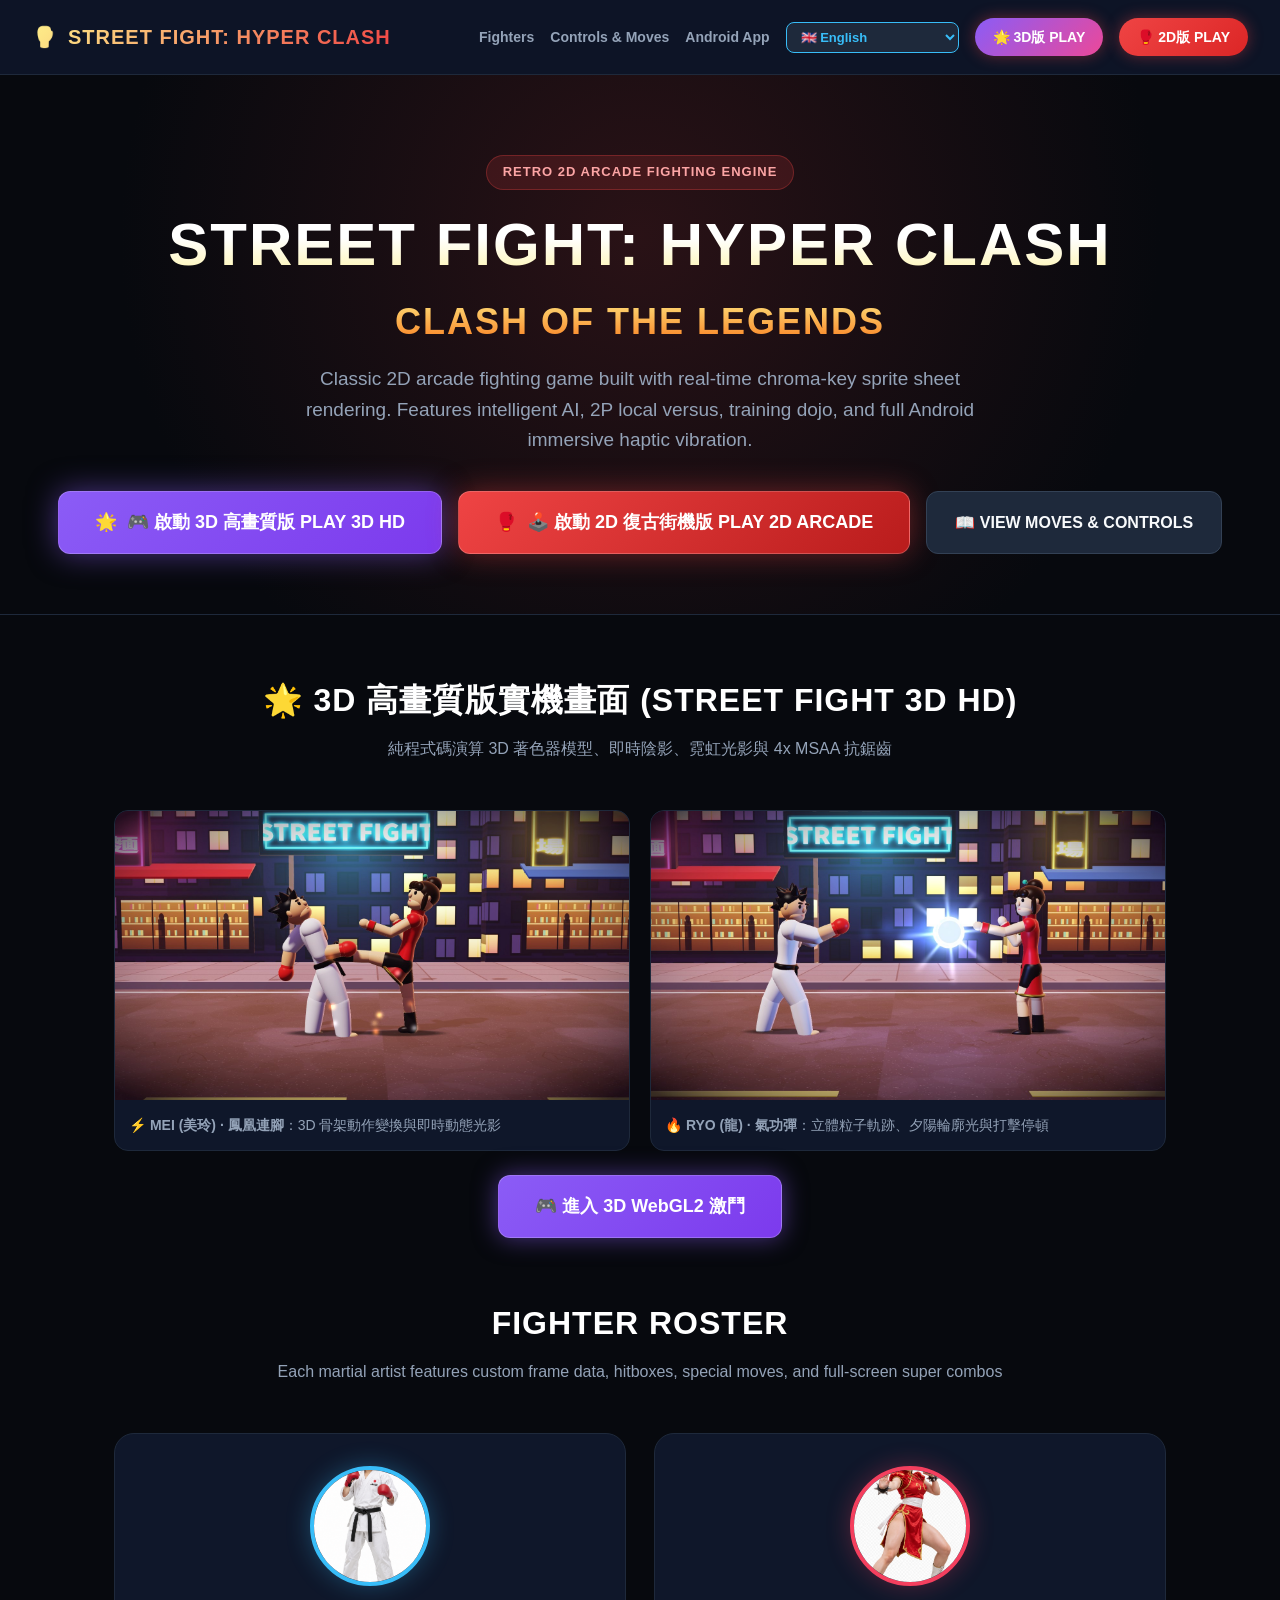
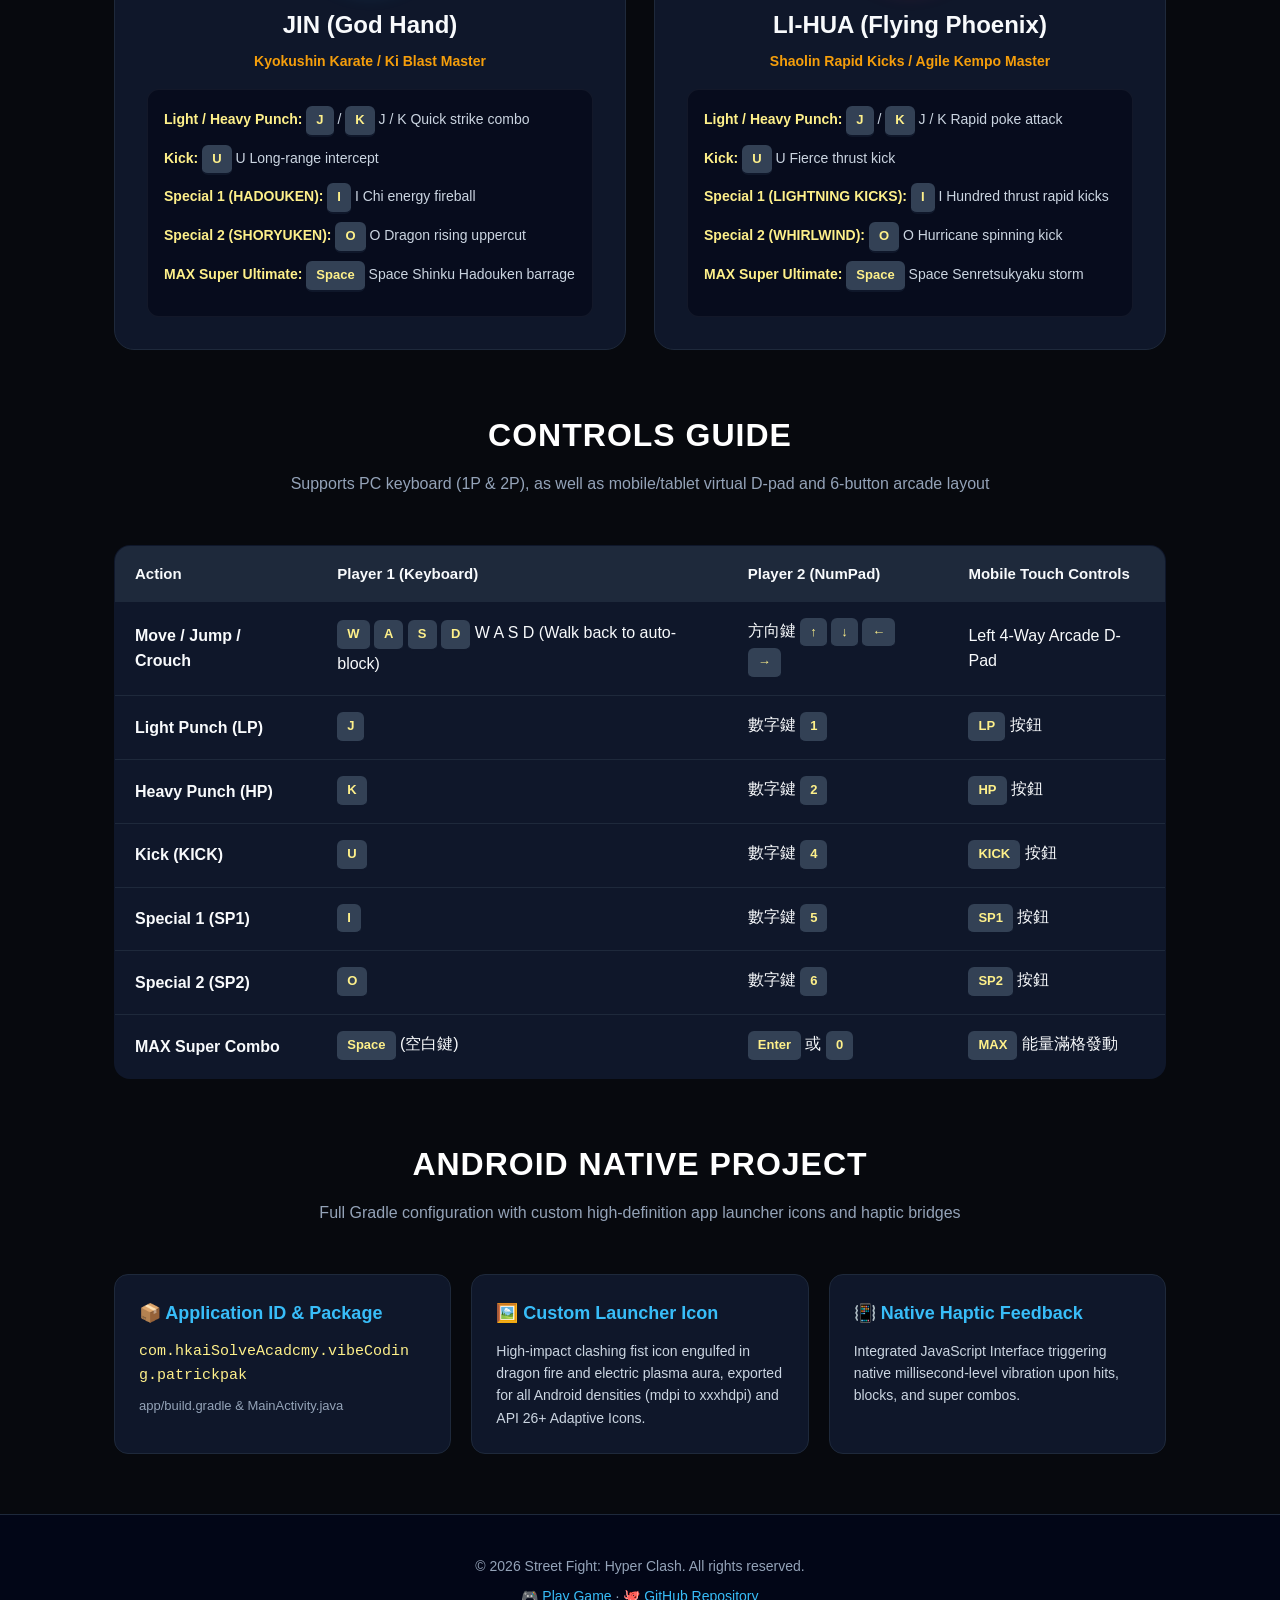
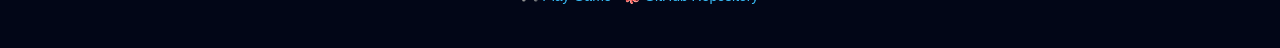
==== index.html @ 7a920504 "Deploy Street Fight 3D HD (WebGL2 renderer) alongside 2D Arcade with mutual switching" ====
<!DOCTYPE html>
<html lang="zh-HK">
<head>
    <meta charset="UTF-8">
    <meta name="viewport" content="width=device-width, initial-scale=1.0">
    <meta name="theme-color" content="#090d16">
    <title>Street Fight: Hyper Clash | 街頭對決·霸王再現 - 官方說明網站 Docs</title>
    <style>
        :root {
            --bg-dark: #07090e;
            --card-bg: #0f172a;
            --primary: #ef4444;
            --primary-glow: rgba(239, 68, 68, 0.4);
            --gold: #f59e0b;
            --cyan: #38bdf8;
            --text-main: #f8fafc;
            --text-muted: #94a3b8;
            --border-color: #1e293b;
        }

        * {
            margin: 0;
            padding: 0;
            box-sizing: border-box;
            font-family: -apple-system, BlinkMacSystemFont, "Segoe UI", Roboto, "Noto Sans TC", "PingFang TC", sans-serif;
        }

        body {
            background-color: var(--bg-dark);
            color: var(--text-main);
            line-height: 1.6;
            overflow-x: hidden;
        }

        /* Top Navigation */
        .navbar {
            display: flex;
            justify-content: space-between;
            align-items: center;
            padding: 18px 32px;
            background: rgba(15, 23, 42, 0.9);
            backdrop-filter: blur(12px);
            position: sticky;
            top: 0;
            z-index: 100;
            border-bottom: 1px solid var(--border-color);
        }

        .nav-logo {
            font-size: 20px;
            font-weight: 900;
            letter-spacing: 1px;
            background: linear-gradient(135deg, #fef08a, #ef4444);
            -webkit-background-clip: text;
            -webkit-text-fill-color: transparent;
            text-decoration: none;
            display: flex;
            align-items: center;
            gap: 10px;
        }

        .nav-links {
            display: flex;
            gap: 16px;
            align-items: center;
        }

        .nav-links a {
            color: var(--text-muted);
            text-decoration: none;
            font-size: 14px;
            font-weight: 600;
            transition: color 0.2s;
        }

        .nav-links a:hover {
            color: #fff;
        }

        .lang-picker {
            background: #1e293b;
            color: #38bdf8;
            border: 1px solid #38bdf8;
            border-radius: 8px;
            padding: 6px 10px;
            font-size: 13px;
            font-weight: 700;
            outline: none;
            cursor: pointer;
        }

        .btn-play-nav {
            background: linear-gradient(135deg, #ef4444, #dc2626);
            color: #fff !important;
            padding: 8px 18px;
            border-radius: 999px;
            font-weight: 700 !important;
            box-shadow: 0 0 15px var(--primary-glow);
            transition: transform 0.2s, box-shadow 0.2s !important;
        }

        .btn-play-nav:hover {
            transform: scale(1.05);
            box-shadow: 0 0 25px rgba(239, 68, 68, 0.7);
        }

        /* Hero Section */
        .hero {
            position: relative;
            padding: 80px 24px 60px;
            text-align: center;
            background: radial-gradient(circle at 50% 30%, rgba(239, 68, 68, 0.15) 0%, rgba(7, 9, 14, 0.95) 70%);
            border-bottom: 1px solid var(--border-color);
        }

        .hero-badge {
            display: inline-block;
            padding: 6px 16px;
            background: rgba(239, 68, 68, 0.15);
            border: 1px solid rgba(239, 68, 68, 0.3);
            border-radius: 999px;
            color: #fca5a5;
            font-size: 13px;
            font-weight: 700;
            letter-spacing: 1px;
            margin-bottom: 20px;
        }

        .hero h1 {
            font-size: clamp(34px, 5.5vw, 60px);
            font-weight: 900;
            line-height: 1.15;
            letter-spacing: 2px;
            text-transform: uppercase;
            background: linear-gradient(180deg, #ffffff 20%, #fef08a 60%, #f97316 100%);
            -webkit-background-clip: text;
            -webkit-text-fill-color: transparent;
            margin-bottom: 16px;
        }

        .hero p {
            max-width: 680px;
            margin: 0 auto 36px;
            color: var(--text-muted);
            font-size: clamp(16px, 2vw, 19px);
        }

        .hero-actions {
            display: flex;
            justify-content: center;
            gap: 16px;
            flex-wrap: wrap;
        }

        .btn-cta-main {
            display: inline-flex;
            align-items: center;
            gap: 10px;
            padding: 16px 36px;
            font-size: 18px;
            font-weight: 900;
            color: #fff;
            background: linear-gradient(135deg, #ef4444, #b91c1c);
            border-radius: 12px;
            text-decoration: none;
            box-shadow: 0 0 30px var(--primary-glow);
            transition: all 0.25s ease;
            border: 1px solid rgba(255, 255, 255, 0.2);
        }

        .btn-cta-main:hover {
            transform: translateY(-2px) scale(1.03);
            box-shadow: 0 0 45px rgba(239, 68, 68, 0.7);
        }

        .btn-cta-sub {
            display: inline-flex;
            align-items: center;
            gap: 8px;
            padding: 16px 28px;
            font-size: 16px;
            font-weight: 700;
            color: var(--text-main);
            background: #1e293b;
            border-radius: 12px;
            text-decoration: none;
            border: 1px solid #334155;
            transition: all 0.2s ease;
        }

        .btn-cta-sub:hover {
            background: #334155;
            color: #fff;
        }

        /* Container & Sections */
        .container {
            max-width: 1100px;
            margin: 0 auto;
            padding: 60px 24px;
        }

        .section-title {
            text-align: center;
            margin-bottom: 48px;
        }

        .section-title h2 {
            font-size: 32px;
            font-weight: 900;
            letter-spacing: 1px;
            margin-bottom: 10px;
            color: #fff;
        }

        .section-title p {
            color: var(--text-muted);
            font-size: 16px;
        }

        /* Character Cards */
        .fighters-grid {
            display: grid;
            grid-template-columns: repeat(auto-fit, minmax(320px, 1fr));
            gap: 28px;
            margin-bottom: 60px;
        }

        .fighter-card {
            background: var(--card-bg);
            border: 1px solid var(--border-color);
            border-radius: 20px;
            padding: 32px;
            display: flex;
            flex-direction: column;
            align-items: center;
            text-align: center;
            position: relative;
            overflow: hidden;
            transition: transform 0.3s, border-color 0.3s;
        }

        .fighter-card:hover {
            transform: translateY(-5px);
            border-color: rgba(239, 68, 68, 0.5);
        }

        .fighter-avatar {
            width: 120px;
            height: 120px;
            border-radius: 50%;
            border: 4px solid #334155;
            box-shadow: 0 0 20px rgba(0,0,0,0.5);
            margin-bottom: 20px;
            object-fit: cover;
            background: #020617;
        }

        .fighter-card.jin .fighter-avatar {
            border-color: #38bdf8;
            box-shadow: 0 0 25px rgba(56, 189, 248, 0.3);
        }

        .fighter-card.lihua .fighter-avatar {
            border-color: #f43f5e;
            box-shadow: 0 0 25px rgba(244, 63, 94, 0.3);
        }

        .fighter-name {
            font-size: 24px;
            font-weight: 900;
            margin-bottom: 6px;
        }

        .fighter-tag {
            font-size: 14px;
            color: var(--gold);
            font-weight: 700;
            margin-bottom: 16px;
        }

        .moves-box {
            width: 100%;
            background: rgba(2, 6, 23, 0.6);
            border-radius: 12px;
            padding: 16px;
            text-align: left;
            font-size: 14px;
            border: 1px solid rgba(255, 255, 255, 0.05);
        }

        .moves-box div {
            margin-bottom: 8px;
            color: #cbd5e1;
        }

        .moves-box strong {
            color: #fef08a;
        }

        /* Controls Section */
        .controls-table {
            width: 100%;
            border-collapse: collapse;
            background: var(--card-bg);
            border-radius: 16px;
            overflow: hidden;
            border: 1px solid var(--border-color);
            margin-bottom: 40px;
        }

        .controls-table th, .controls-table td {
            padding: 16px 20px;
            text-align: left;
        }

        .controls-table th {
            background: #1e293b;
            color: #f8fafc;
            font-size: 15px;
            font-weight: 800;
        }

        .controls-table tr:not(:last-child) td {
            border-bottom: 1px solid var(--border-color);
        }

        .key-badge {
            display: inline-block;
            padding: 4px 10px;
            background: #334155;
            border-radius: 6px;
            border-bottom: 2px solid #0f172a;
            color: #fef08a;
            font-weight: 800;
            font-size: 13px;
        }

        /* App Info & Links */
        .info-grid {
            display: grid;
            grid-template-columns: repeat(auto-fit, minmax(280px, 1fr));
            gap: 20px;
            margin-top: 40px;
        }

        .info-card {
            background: var(--card-bg);
            border: 1px solid var(--border-color);
            border-radius: 14px;
            padding: 24px;
        }

        .info-card h3 {
            font-size: 18px;
            font-weight: 800;
            margin-bottom: 12px;
            color: var(--cyan);
            display: flex;
            align-items: center;
            gap: 8px;
        }

        /* Footer */
        footer {
            border-top: 1px solid var(--border-color);
            padding: 40px 24px;
            text-align: center;
            color: var(--text-muted);
            font-size: 14px;
            background: #020617;
        }

        footer a {
            color: var(--cyan);
            text-decoration: none;
        }
    </style>
</head>
<body>

    <!-- TOP NAVIGATION -->
    <header class="navbar">
        <a href="./" class="nav-logo">
            <span>🥊</span> STREET FIGHT: HYPER CLASH
        </a>
        <nav class="nav-links">
            <a href="#fighters" data-i18n="navFighters">格鬥家</a>
            <a href="#controls" data-i18n="navControls">招式按鍵</a>
            <a href="#android" data-i18n="navAndroid">Android App</a>
            
            <select id="docsLangSelect" class="lang-picker" onchange="setDocsLanguage(this.value)">
                <option value="en">🇬🇧 English</option>
                <option value="zh-Hant" selected>🇭🇰 繁體中文</option>
                <option value="zh-Hans">🇨🇳 简体中文</option>
                <option value="ja">🇯🇵 日本語</option>
                <option value="ko">🇰🇷 한국어</option>
                <option value="th">🇹🇭 ไทย</option>
                <option value="vi">🇻🇳 Tiếng Việt</option>
                <option value="id">🇮🇩 Bahasa Indonesia</option>
                <option value="ms">🇲🇾 Bahasa Melayu</option>
                <option value="fil">🇵🇭 Filipino</option>
                <option value="hi">🇮🇳 हिन्दी</option>
            </select>

            <a href="play/" class="btn-play-nav" style="background: linear-gradient(135deg, #8b5cf6, #ec4899);">🌟 3D版 PLAY</a>
            <a href="play2d/" class="btn-play-nav">🥊 2D版 PLAY</a>
        </nav>
    </header>

    <!-- HERO HEADER -->
    <section class="hero">
        <div class="hero-badge" data-i18n="badge">RETRO 2D ARCADE FIGHTING ENGINE</div>
        <h1><span data-i18n="heroTitle">STREET FIGHT: HYPER CLASH</span><br><span style="font-size: 60%; color: #f87171;" data-i18n="heroSub">街頭對決 · 霸王再現</span></h1>
        <p data-i18n="heroDesc">基於精靈圖動態去背渲染技術打造的極限街機格鬥！支援單人街機 AI、雙人同屏對決、道場練習模式與 Android 原生沉浸式震動。</p>
        <div class="hero-actions">
            <a href="play/" class="btn-cta-main" style="background: linear-gradient(135deg, #8b5cf6, #7c3aed); box-shadow: 0 0 30px rgba(139, 92, 246, 0.5);">
                <span>🌟</span>
                <span>🎮 啟動 3D 高畫質版 PLAY 3D HD</span>
            </a>
            <a href="play2d/" class="btn-cta-main" style="background: linear-gradient(135deg, #ef4444, #b91c1c);">
                <span>🥊</span>
                <span>🕹️ 啟動 2D 復古街機版 PLAY 2D ARCADE</span>
            </a>
            <a href="#controls" class="btn-cta-sub" data-i18n="btnHeroManual">
                <span>📖</span>
                <span>查閱招式表 & 操作指南</span>
            </a>
        </div>
    </section>

    <!-- MAIN CONTENT -->
    <main class="container">

        <!-- 3D VERSION SHOWCASE -->
        <section id="version3d" style="margin-bottom: 60px;">
            <div class="section-title">
                <h2>🌟 3D 高畫質版實機畫面 (STREET FIGHT 3D HD)</h2>
                <p>純程式碼演算 3D 著色器模型、即時陰影、霓虹光影與 4x MSAA 抗鋸齒</p>
            </div>
            <div style="display: grid; grid-template-columns: repeat(auto-fit, minmax(320px, 1fr)); gap: 20px;">
                <div style="border-radius: 14px; overflow: hidden; border: 1px solid var(--border-color); background: var(--card-bg);">
                    <img src="img/3d-phoenix.jpg" alt="3D Phoenix Kick" style="width: 100%; height: auto; display: block;">
                    <div style="padding: 14px; font-size: 14px; color: var(--text-muted);">
                        ⚡ <strong>MEI (美玲) · 鳳凰連腳</strong>：3D 骨架動作變換與即時動態光影
                    </div>
                </div>
                <div style="border-radius: 14px; overflow: hidden; border: 1px solid var(--border-color); background: var(--card-bg);">
                    <img src="img/3d-kiblast.jpg" alt="3D Ki Blast" style="width: 100%; height: auto; display: block;">
                    <div style="padding: 14px; font-size: 14px; color: var(--text-muted);">
                        🔥 <strong>RYO (龍) · 氣功彈</strong>：立體粒子軌跡、夕陽輪廓光與打擊停頓
                    </div>
                </div>
            </div>
            <div style="text-align: center; margin-top: 24px;">
                <a href="play/" class="btn-cta-main" style="background: linear-gradient(135deg, #8b5cf6, #7c3aed); box-shadow: 0 0 25px rgba(139, 92, 246, 0.5);">
                    <span>🎮 進入 3D WebGL2 激鬥</span>
                </a>
            </div>
        </section>

        <!-- FIGHTERS SECTION -->
        <section id="fighters" style="margin-bottom: 60px;">
            <div class="section-title">
                <h2 data-i18n="fightersHeading">格鬥家陣容 (FIGHTERS)</h2>
                <p data-i18n="fightersSub">每位角色擁有專屬動作幀數、獨立打擊判定與全螢幕超必殺技</p>
            </div>

            <div class="fighters-grid">
                <!-- JIN -->
                <div class="fighter-card jin">
                    <img src="assets/portrait_jin.png" alt="Jin Avatar" class="fighter-avatar">
                    <div class="fighter-name" data-i18n="jinTitle">JIN (神拳·晉)</div>
                    <div class="fighter-tag" data-i18n="jinTag">極限流剛猛空手道 / 氣功大師</div>
                    <div class="moves-box">
                        <div><strong data-i18n="jinPunches">輕拳 / 重拳：</strong> <span class="key-badge">J</span> / <span class="key-badge">K</span> <span data-i18n="jinPunchesDesc">快攻突刺</span></div>
                        <div><strong data-i18n="jinKick">踢擊：</strong> <span class="key-badge">U</span> <span data-i18n="jinKickDesc">遠程截擊</span></div>
                        <div><strong data-i18n="jinSp1">必殺技 1 (HADOUKEN)：</strong> <span class="key-badge">I</span> <span data-i18n="jinSp1Desc">波動氣功</span></div>
                        <div><strong data-i18n="jinSp2">必殺技 2 (SHORYUKEN)：</strong> <span class="key-badge">O</span> <span data-i18n="jinSp2Desc">霸王昇龍拳</span></div>
                        <div><strong data-i18n="jinSuper">終極超必殺：</strong> <span class="key-badge">Space</span> <span data-i18n="jinSuperDesc">真空波動拳連打</span></div>
                    </div>
                </div>

                <!-- LI-HUA -->
                <div class="fighter-card lihua">
                    <img src="assets/portrait_lihua.png" alt="Li-Hua Avatar" class="fighter-avatar">
                    <div class="fighter-name" data-i18n="liTitle">LI-HUA (飛鳳·麗華)</div>
                    <div class="fighter-tag" data-i18n="liTag">少林百裂腿法 / 迅捷格鬥宗師</div>
                    <div class="moves-box">
                        <div><strong data-i18n="liPunches">輕拳 / 重拳：</strong> <span class="key-badge">J</span> / <span class="key-badge">K</span> <span data-i18n="liPunchesDesc">快速牽制</span></div>
                        <div><strong data-i18n="liKick">連環踢：</strong> <span class="key-badge">U</span> <span data-i18n="liKickDesc">剛猛強踢</span></div>
                        <div><strong data-i18n="liSp1">必殺技 1 (LIGHTNING KICKS)：</strong> <span class="key-badge">I</span> <span data-i18n="liSp1Desc">百裂穿雲腳</span></div>
                        <div><strong data-i18n="liSp2">必殺技 2 (WHIRLWIND)：</strong> <span class="key-badge">O</span> <span data-i18n="liSp2Desc">旋風無影腿</span></div>
                        <div><strong data-i18n="liSuper">終極超必殺：</strong> <span class="key-badge">Space</span> <span data-i18n="liSuperDesc">千裂烈風霸奧義</span></div>
                    </div>
                </div>
            </div>
        </section>

        <!-- CONTROLS SECTION -->
        <section id="controls" style="margin-bottom: 60px;">
            <div class="section-title">
                <h2 data-i18n="controlsHeading">操作指南 (CONTROLS GUIDE)</h2>
                <p data-i18n="controlsSub">支援電腦鍵盤單人/雙人操作、手機與平板觸控十字鍵</p>
            </div>

            <table class="controls-table">
                <thead>
                    <tr>
                        <th data-i18n="thAction">動作類型</th>
                        <th data-i18n="thP1">Player 1 (電腦鍵盤)</th>
                        <th data-i18n="thP2">Player 2 (雙人模式小鍵盤)</th>
                        <th data-i18n="thMobile">手機 / 觸控介面</th>
                    </tr>
                </thead>
                <tbody>
                    <tr>
                        <td><strong data-i18n="rowMove">移動 / 跳躍 / 蹲下</strong></td>
                        <td><span class="key-badge">W</span> <span class="key-badge">A</span> <span class="key-badge">S</span> <span class="key-badge">D</span> <span data-i18n="rowMoveP1">(向後走自動防禦)</span></td>
                        <td>方向鍵 <span class="key-badge">↑</span> <span class="key-badge">↓</span> <span class="key-badge">←</span> <span class="key-badge">→</span></td>
                        <td data-i18n="rowMoveMobile">左側街機 4 方向十字鍵</td>
                    </tr>
                    <tr>
                        <td><strong data-i18n="rowLP">輕拳 (Light Punch)</strong></td>
                        <td><span class="key-badge">J</span></td>
                        <td>數字鍵 <span class="key-badge">1</span></td>
                        <td><span class="key-badge">LP</span> 按鈕</td>
                    </tr>
                    <tr>
                        <td><strong data-i18n="rowHP">重拳 (Heavy Punch)</strong></td>
                        <td><span class="key-badge">K</span></td>
                        <td>數字鍵 <span class="key-badge">2</span></td>
                        <td><span class="key-badge">HP</span> 按鈕</td>
                    </tr>
                    <tr>
                        <td><strong data-i18n="rowKick">踢擊 (Kick)</strong></td>
                        <td><span class="key-badge">U</span></td>
                        <td>數字鍵 <span class="key-badge">4</span></td>
                        <td><span class="key-badge">KICK</span> 按鈕</td>
                    </tr>
                    <tr>
                        <td><strong data-i18n="rowSp1">必殺技 1 (Special 1)</strong></td>
                        <td><span class="key-badge">I</span></td>
                        <td>數字鍵 <span class="key-badge">5</span></td>
                        <td><span class="key-badge">SP1</span> 按鈕</td>
                    </tr>
                    <tr>
                        <td><strong data-i18n="rowSp2">必殺技 2 (Special 2)</strong></td>
                        <td><span class="key-badge">O</span></td>
                        <td>數字鍵 <span class="key-badge">6</span></td>
                        <td><span class="key-badge">SP2</span> 按鈕</td>
                    </tr>
                    <tr>
                        <td><strong data-i18n="rowSuper">超必殺奧義 (MAX SUPER)</strong></td>
                        <td><span class="key-badge">Space</span> (空白鍵)</td>
                        <td><span class="key-badge">Enter</span> 或 <span class="key-badge">0</span></td>
                        <td><span class="key-badge">MAX</span> 能量滿格發動</td>
                    </tr>
                </tbody>
            </table>
        </section>

        <!-- ANDROID APP SECTION -->
        <section id="android">
            <div class="section-title">
                <h2 data-i18n="androidHeading">ANDROID 原生專案資訊</h2>
                <p data-i18n="androidSub">具備完整 Gradle 建置配置與高畫質專屬圖示</p>
            </div>

            <div class="info-grid">
                <div class="info-card">
                    <h3 data-i18n="appIdTitle">📦 Application ID & Package</h3>
                    <p style="font-family: monospace; font-size: 15px; color: #fef08a; word-break: break-all; margin-top: 8px;">
                        com.hkaiSolveAcadcmy.vibeCoding.patrickpak
                    </p>
                    <p style="color: var(--text-muted); font-size: 13px; margin-top: 8px;">
                        app/build.gradle & MainActivity.java
                    </p>
                </div>

                <div class="info-card">
                    <h3 data-i18n="appIconTitle">🖼️ 應用程式專屬圖示 (App Icon)</h3>
                    <p data-i18n="appIconDesc" style="color: #cbd5e1; font-size: 14px; margin-top: 6px;">
                        配備烈焰與蒼藍雷芒的「格鬥戰拳」圖示，已完整生成適配全系列 Android 機型 (mdpi 至 xxxhdpi 及 Android 8.0+ Adaptive Icons)。
                    </p>
                </div>

                <div class="info-card">
                    <h3 data-i18n="hapticTitle">📳 原生硬體橋接 (Haptics)</h3>
                    <p data-i18n="hapticDesc" style="color: #cbd5e1; font-size: 14px; margin-top: 6px;">
                        內建 JavaScript Interface，打擊擊中、重擊反彈與超必殺釋放均觸發 Android 原生毫秒級震動反饋。
                    </p>
                </div>
            </div>
        </section>

    </main>

    <!-- FOOTER -->
    <footer>
        <p data-i18n="footerText">© 2026 <strong>Street Fight: Hyper Clash</strong>. 街頭對決·霸王再現.</p>
        <p style="margin-top: 8px;">
            <a href="play/" data-i18n="footerPlay">🎮 進入瀏覽器遊玩</a> · 
            <a href="https://github.com/pppp20250712/street-fight" target="_blank" data-i18n="footerGithub">🐙 GitHub 專案倉庫</a>
        </p>
    </footer>

    <script src="js/docs_i18n.js"></script>
</body>
</html>
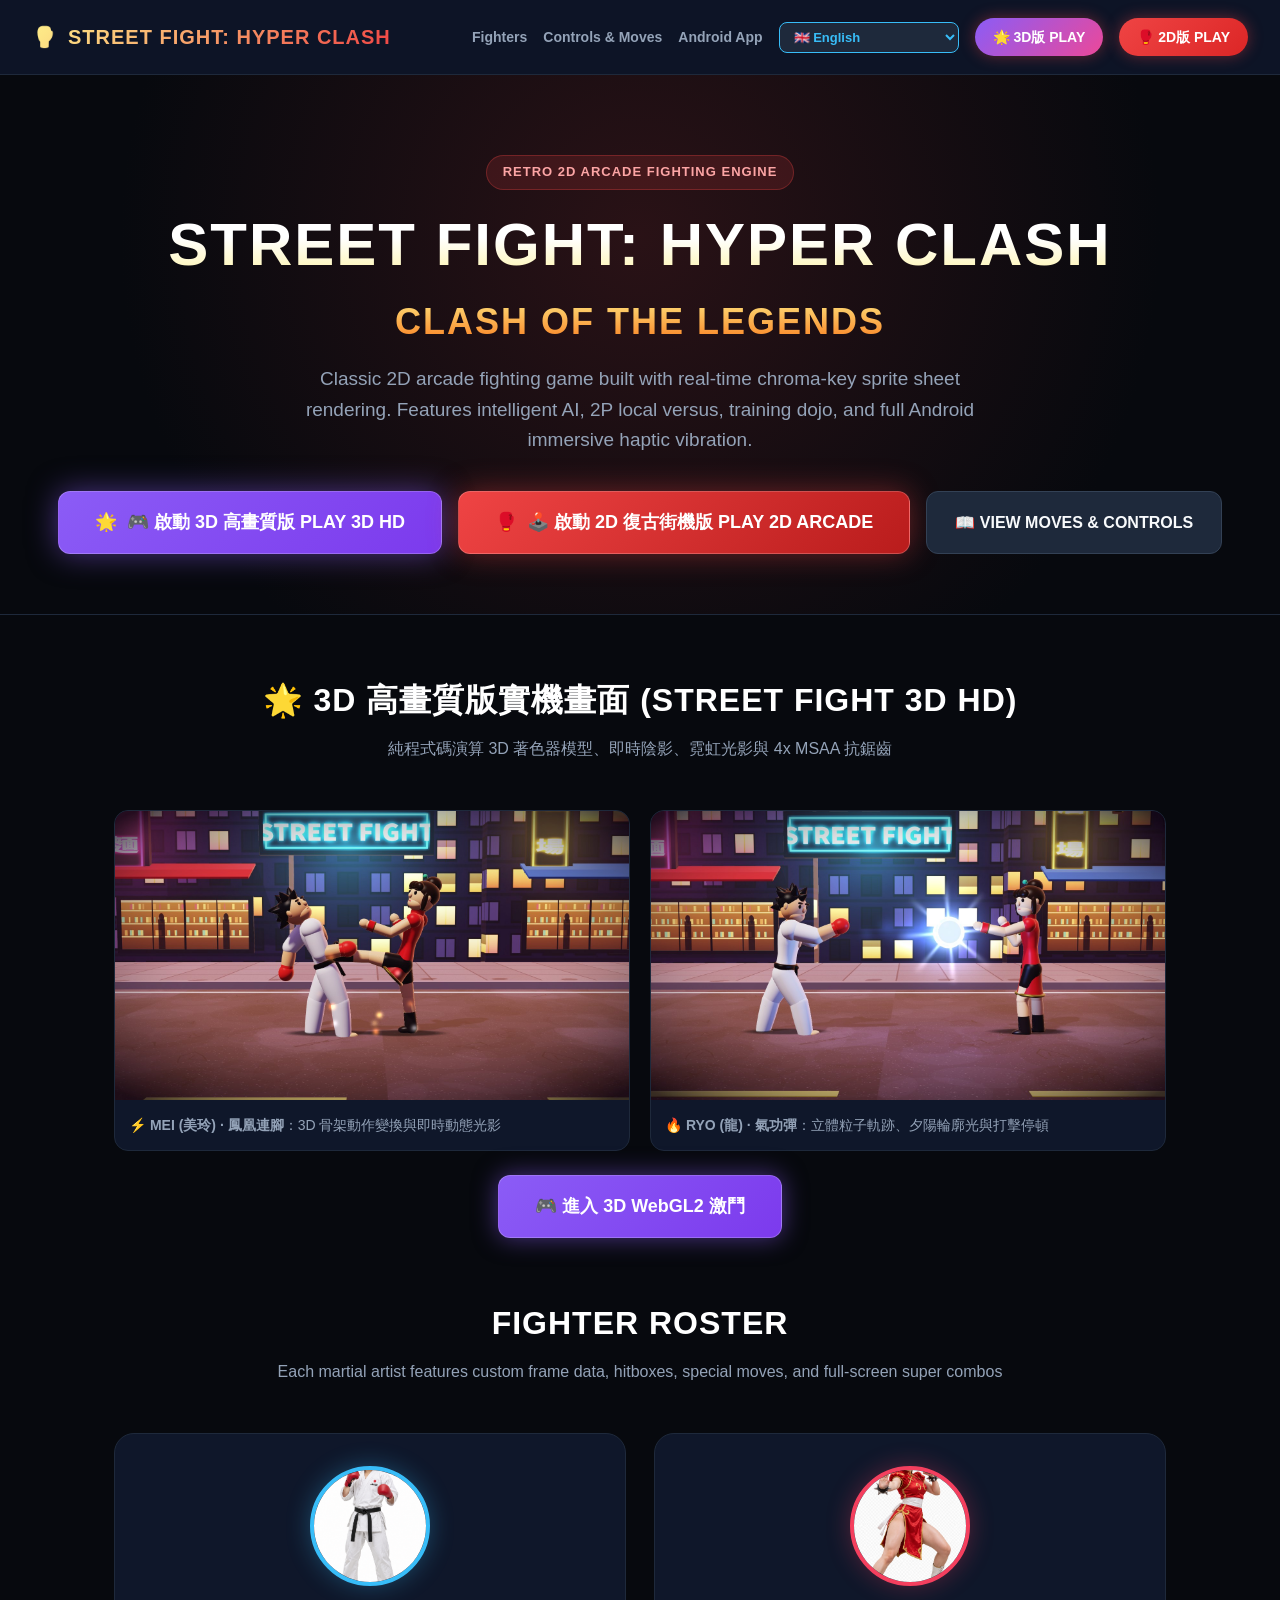
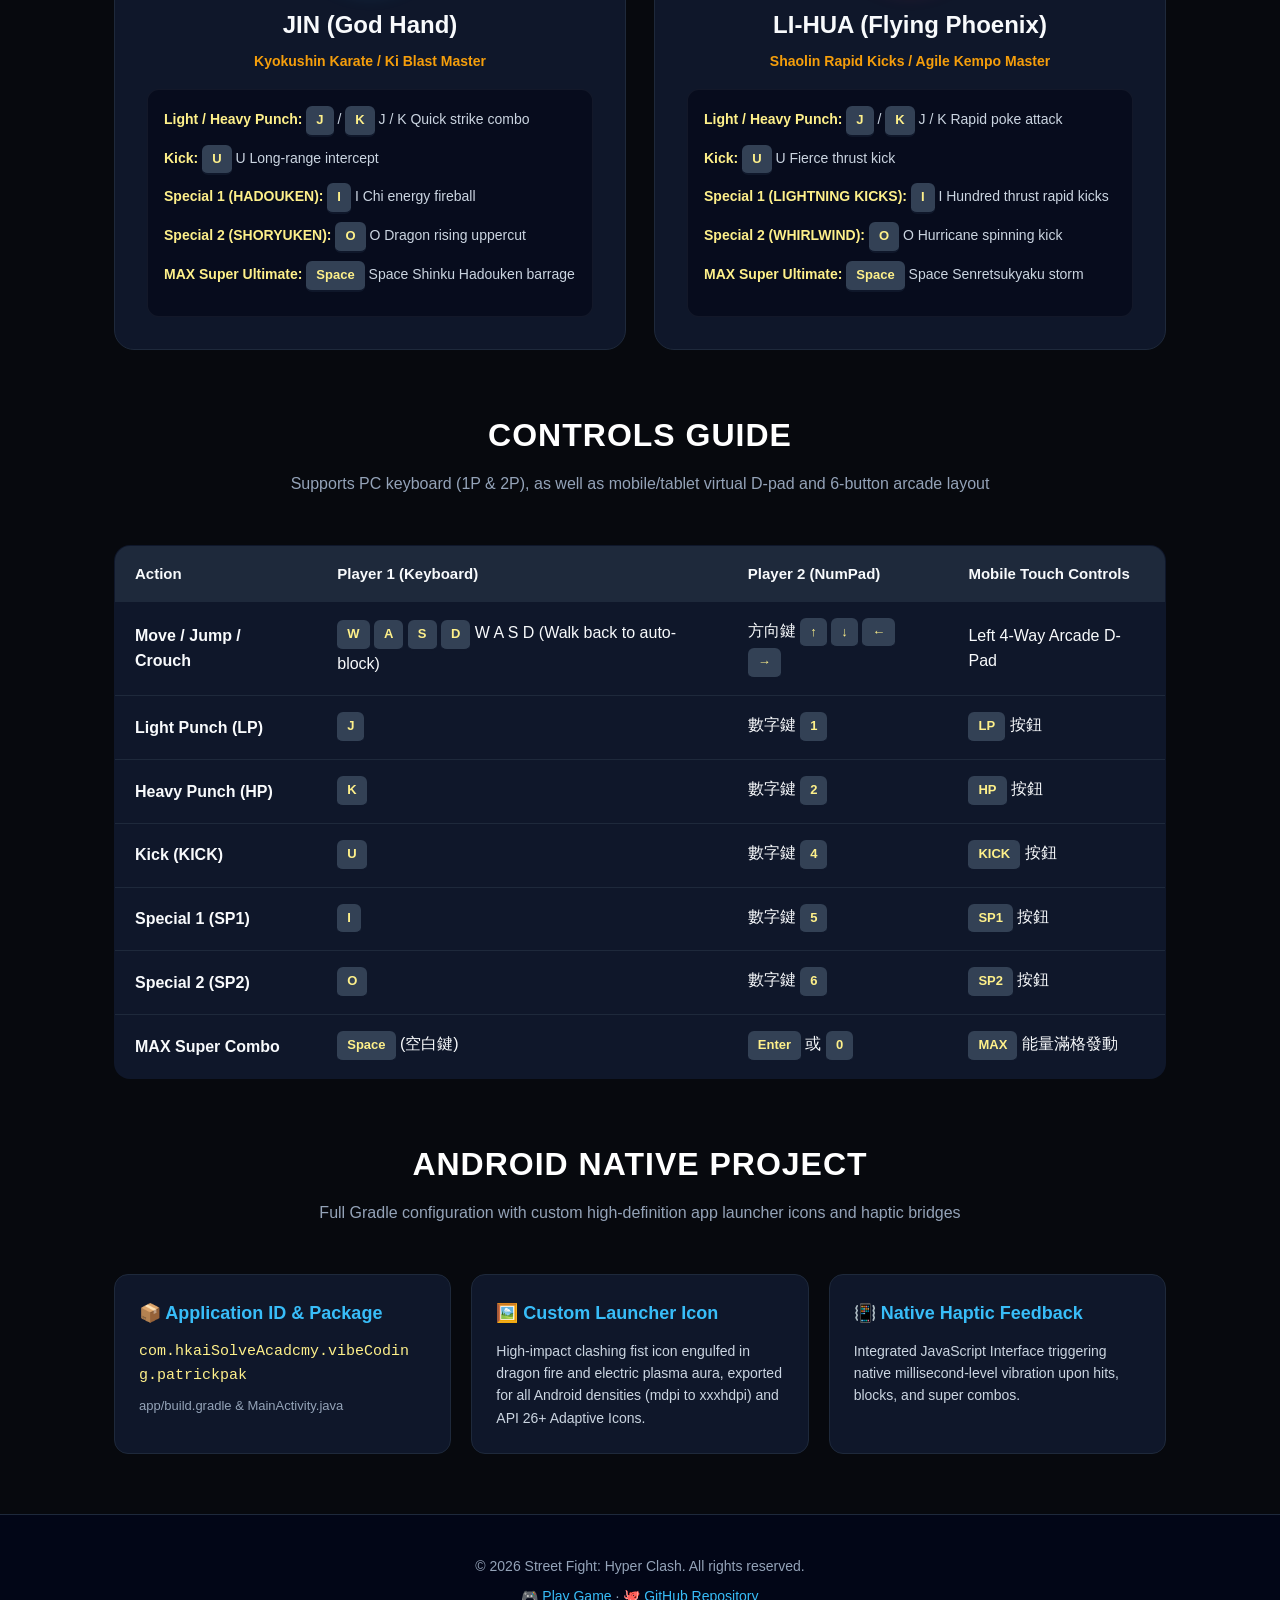
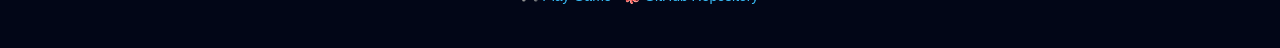
==== commit 297a7e86: "Update Traditional Chinese display from HK to TW/HK 繁體中文 across app and web" ====
--- a/index.html
+++ b/index.html
@@ -391,7 +391,7 @@
             
             <select id="docsLangSelect" class="lang-picker" onchange="setDocsLanguage(this.value)">
                 <option value="en">🇬🇧 English</option>
-                <option value="zh-Hant" selected>🇭🇰 繁體中文</option>
+                <option value="zh-Hant" selected>🇹🇼/🇭🇰 TW/HK 繁體中文</option>
                 <option value="zh-Hans">🇨🇳 简体中文</option>
                 <option value="ja">🇯🇵 日本語</option>
                 <option value="ko">🇰🇷 한국어</option>
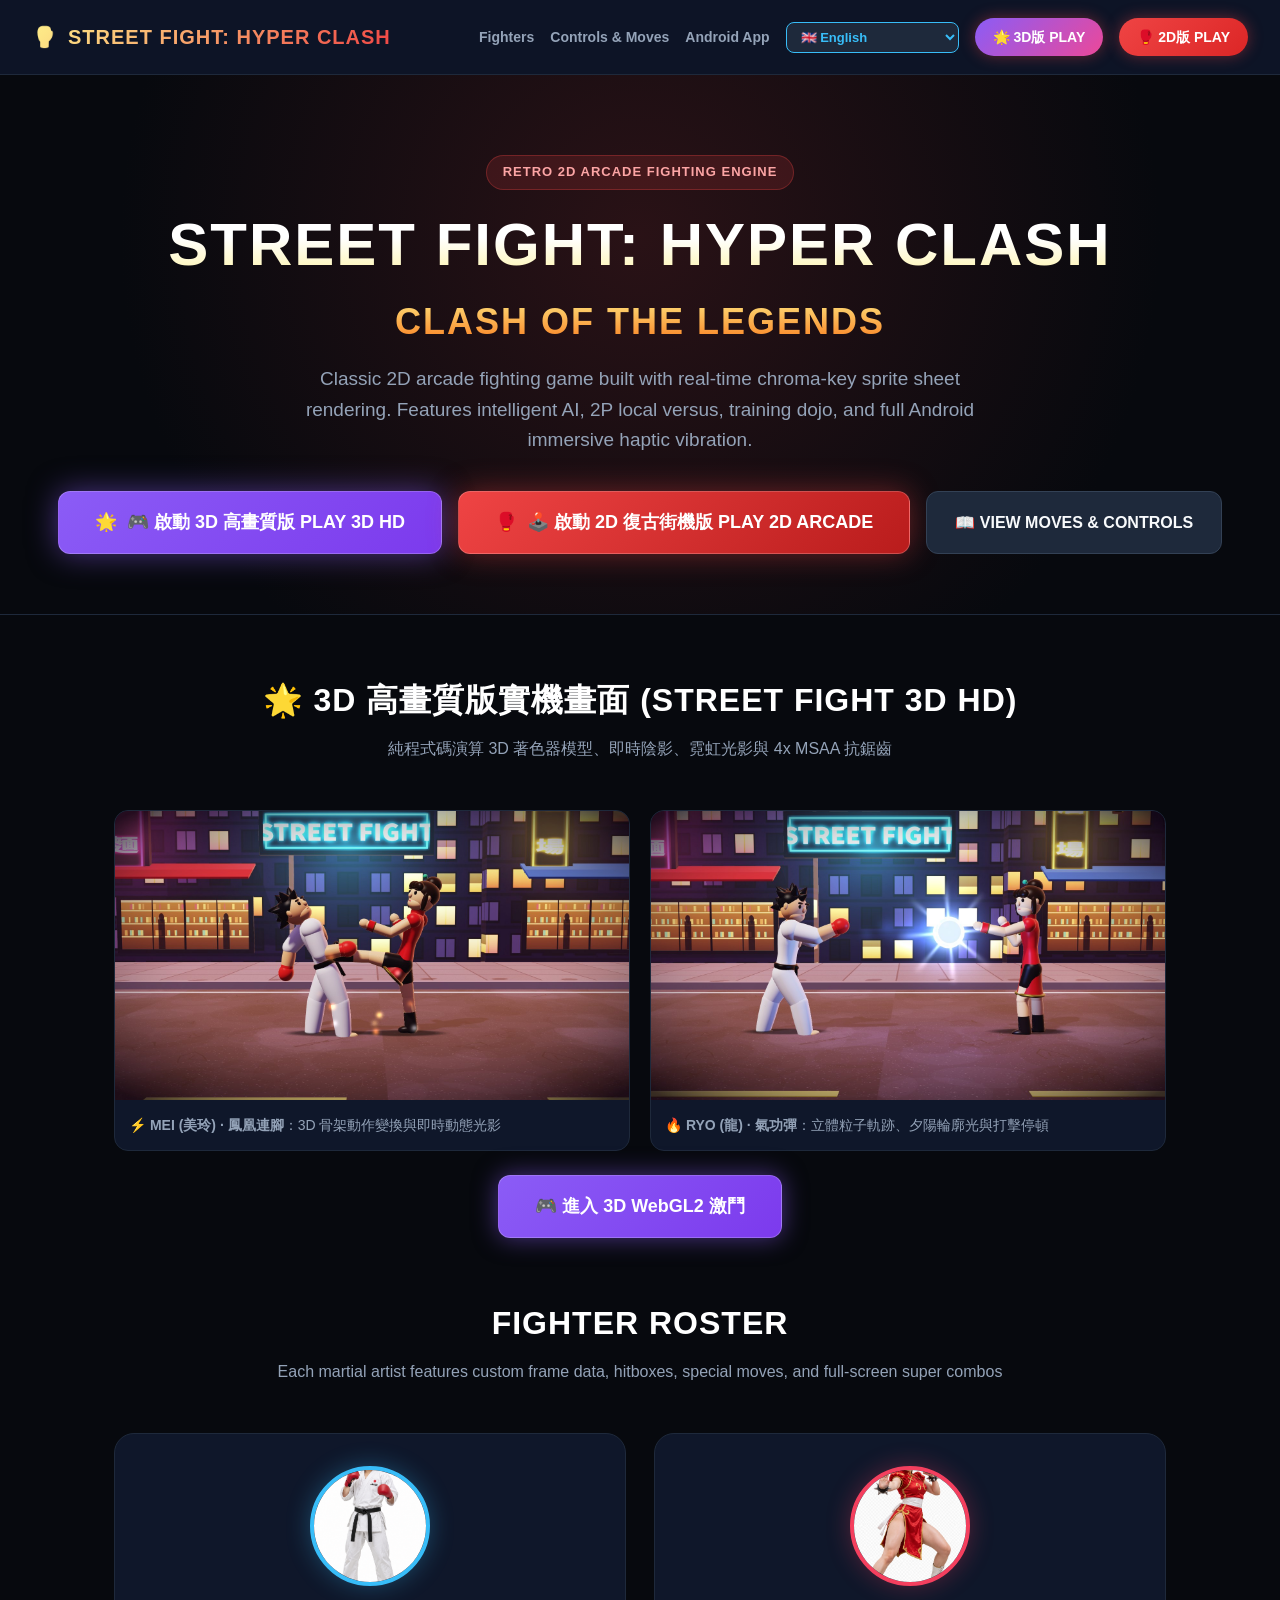
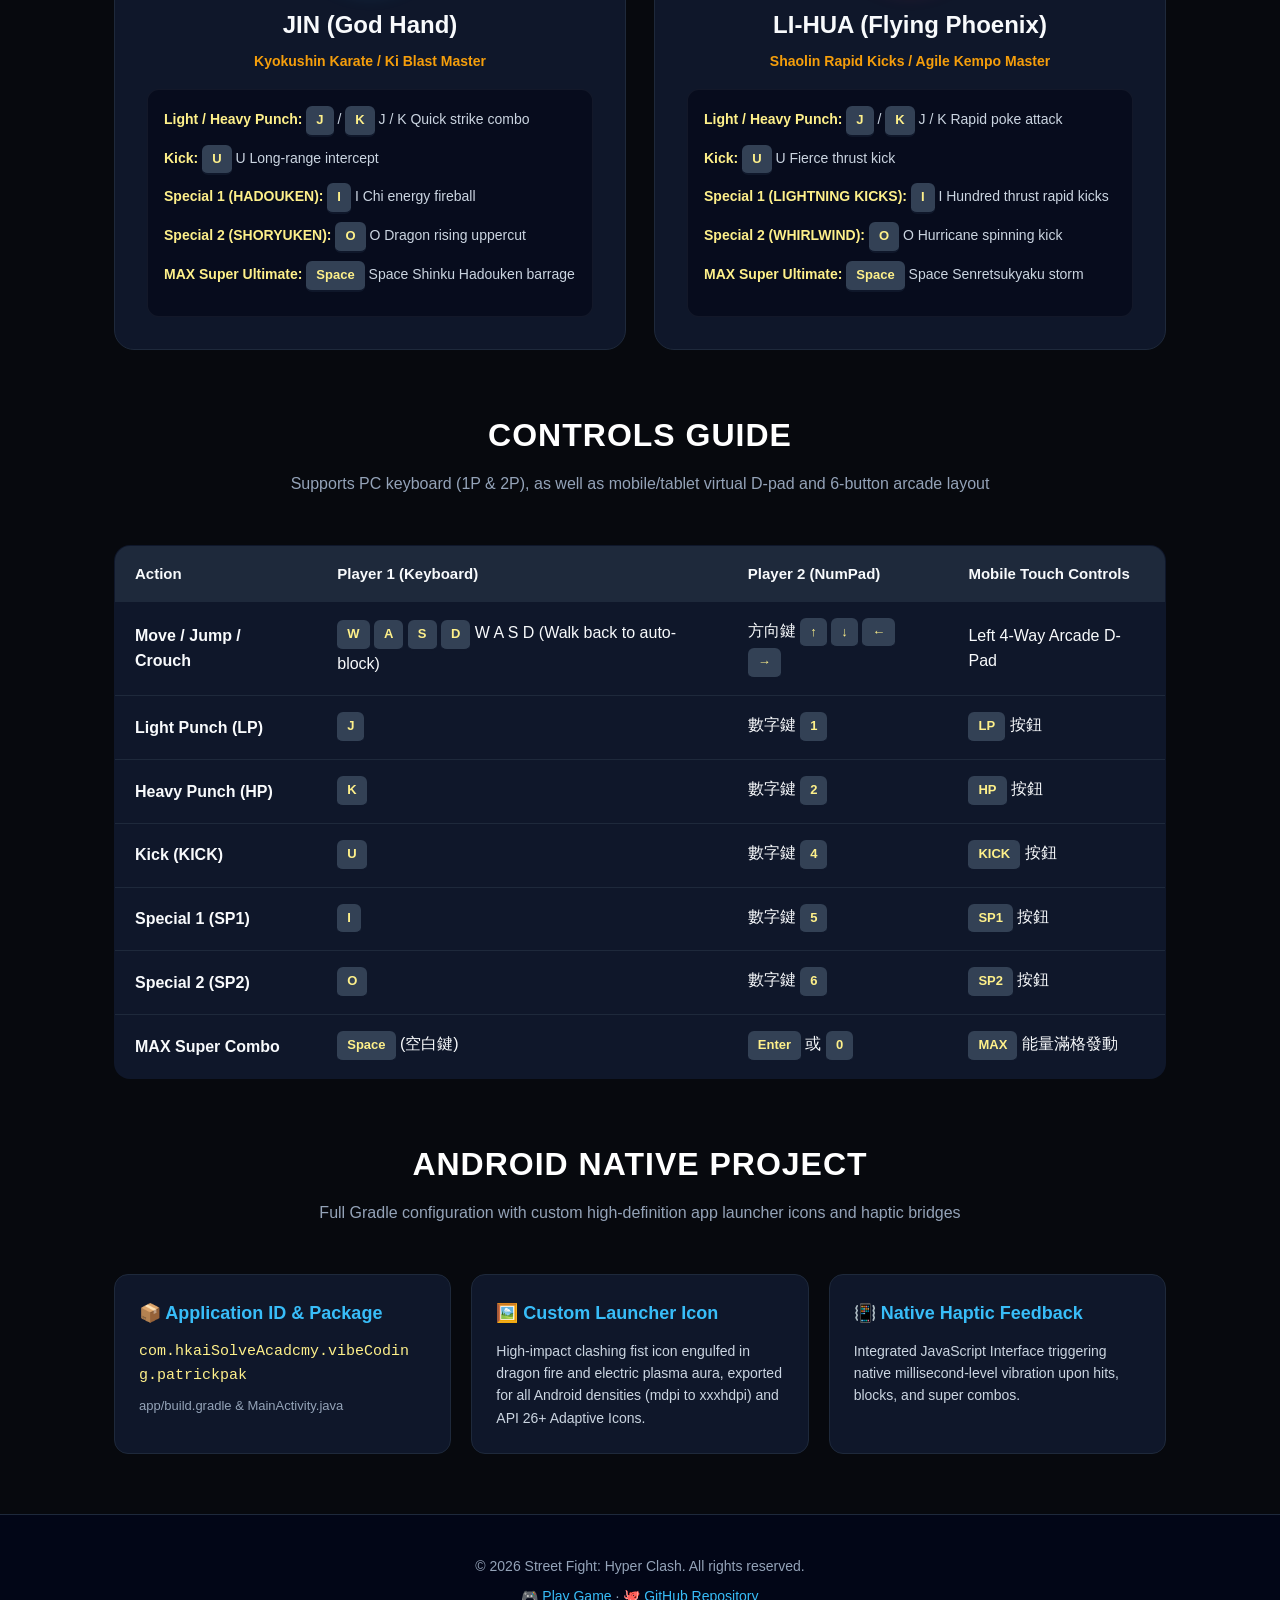
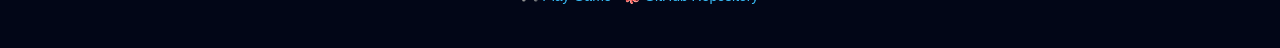
==== commit 358f7253: "Update Traditional Chinese display name from TW/HK 繁體中文 to 繁體中文" ====
--- a/index.html
+++ b/index.html
@@ -391,7 +391,7 @@
             
             <select id="docsLangSelect" class="lang-picker" onchange="setDocsLanguage(this.value)">
                 <option value="en">🇬🇧 English</option>
-                <option value="zh-Hant" selected>🇹🇼/🇭🇰 TW/HK 繁體中文</option>
+                <option value="zh-Hant" selected>🇹🇼/🇭🇰 繁體中文</option>
                 <option value="zh-Hans">🇨🇳 简体中文</option>
                 <option value="ja">🇯🇵 日本語</option>
                 <option value="ko">🇰🇷 한국어</option>
@@ -440,13 +440,13 @@
             </div>
             <div style="display: grid; grid-template-columns: repeat(auto-fit, minmax(320px, 1fr)); gap: 20px;">
                 <div style="border-radius: 14px; overflow: hidden; border: 1px solid var(--border-color); background: var(--card-bg);">
-                    <img src="img/3d-phoenix.jpg" alt="3D Phoenix Kick" style="width: 100%; height: auto; display: block;">
+                    <img src="assets/img/3d-phoenix.jpg" alt="3D Phoenix Kick" style="width: 100%; height: auto; display: block;">
                     <div style="padding: 14px; font-size: 14px; color: var(--text-muted);">
                         ⚡ <strong>MEI (美玲) · 鳳凰連腳</strong>：3D 骨架動作變換與即時動態光影
                     </div>
                 </div>
                 <div style="border-radius: 14px; overflow: hidden; border: 1px solid var(--border-color); background: var(--card-bg);">
-                    <img src="img/3d-kiblast.jpg" alt="3D Ki Blast" style="width: 100%; height: auto; display: block;">
+                    <img src="assets/img/3d-kiblast.jpg" alt="3D Ki Blast" style="width: 100%; height: auto; display: block;">
                     <div style="padding: 14px; font-size: 14px; color: var(--text-muted);">
                         🔥 <strong>RYO (龍) · 氣功彈</strong>：立體粒子軌跡、夕陽輪廓光與打擊停頓
                     </div>
@@ -605,6 +605,6 @@
         </p>
     </footer>
 
-    <script src="js/docs_i18n.js"></script>
+    <script src="assets/js/docs_i18n.js"></script>
 </body>
 </html>
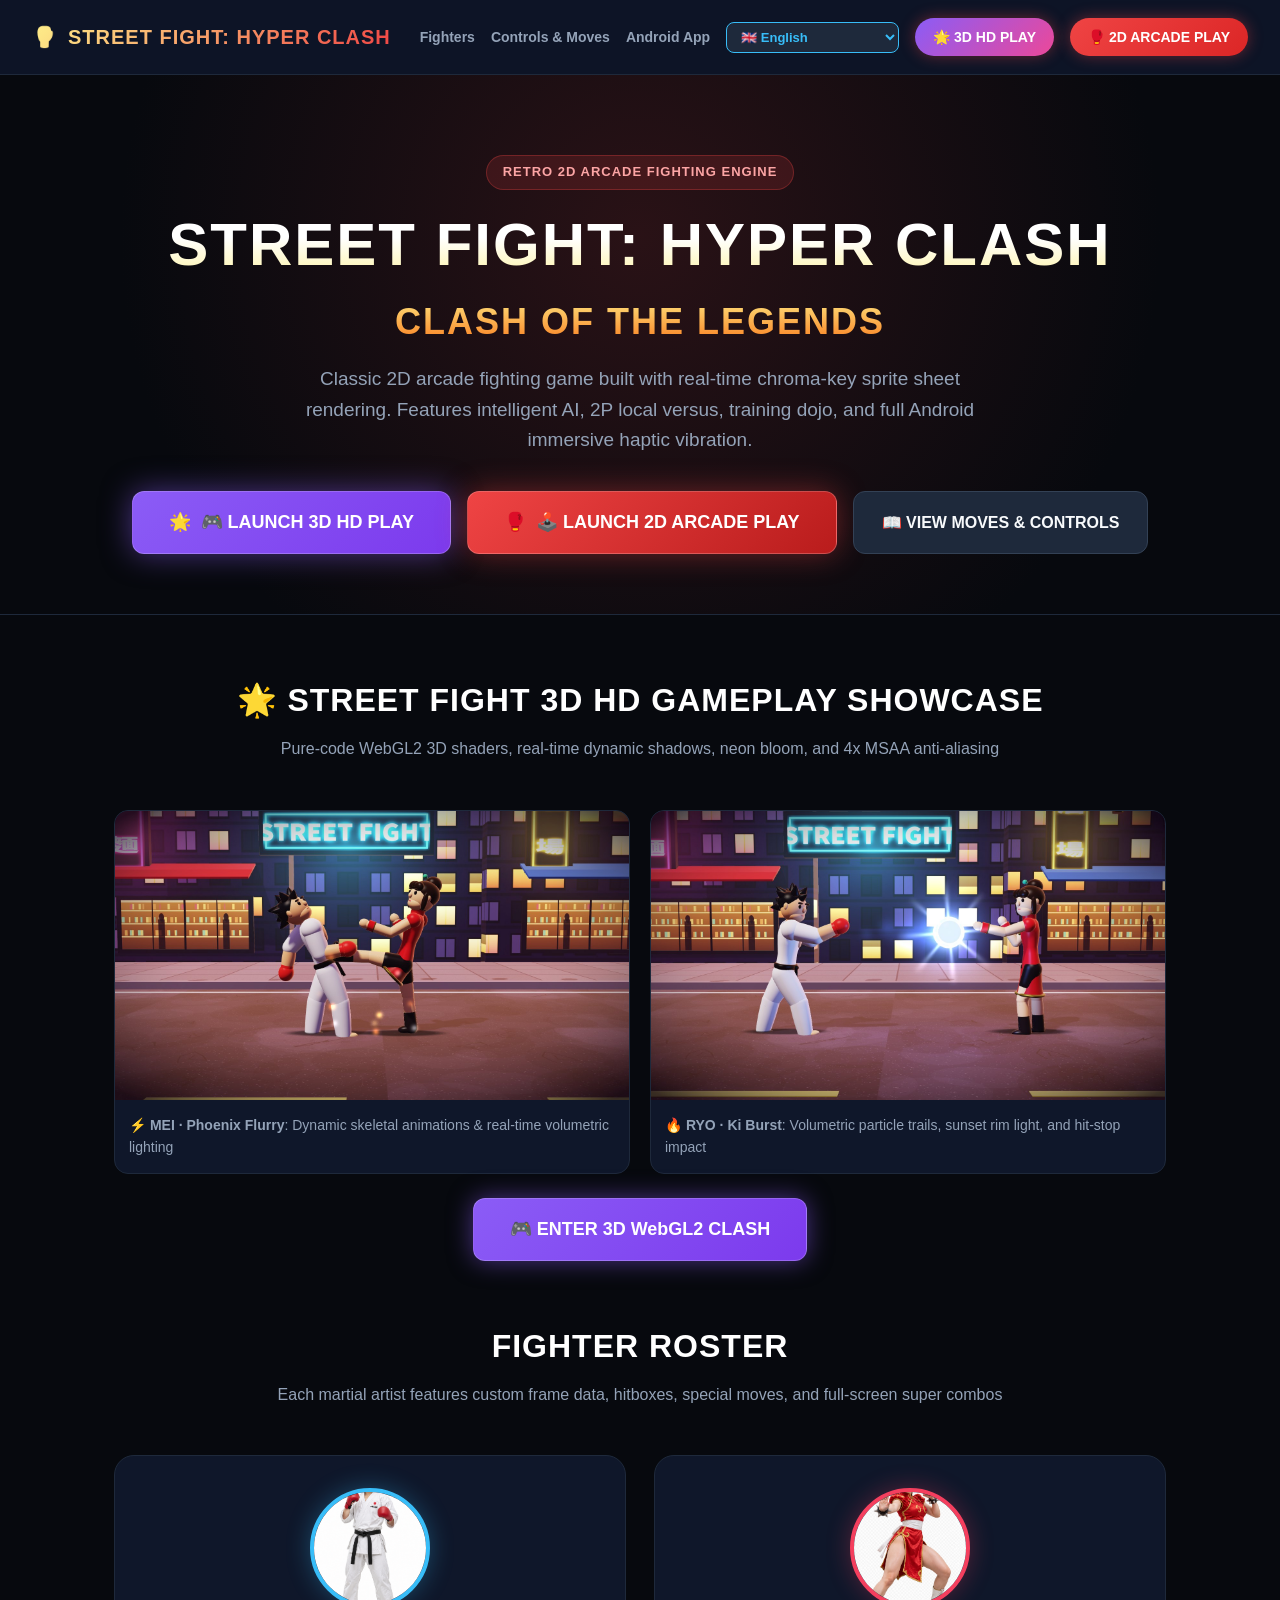
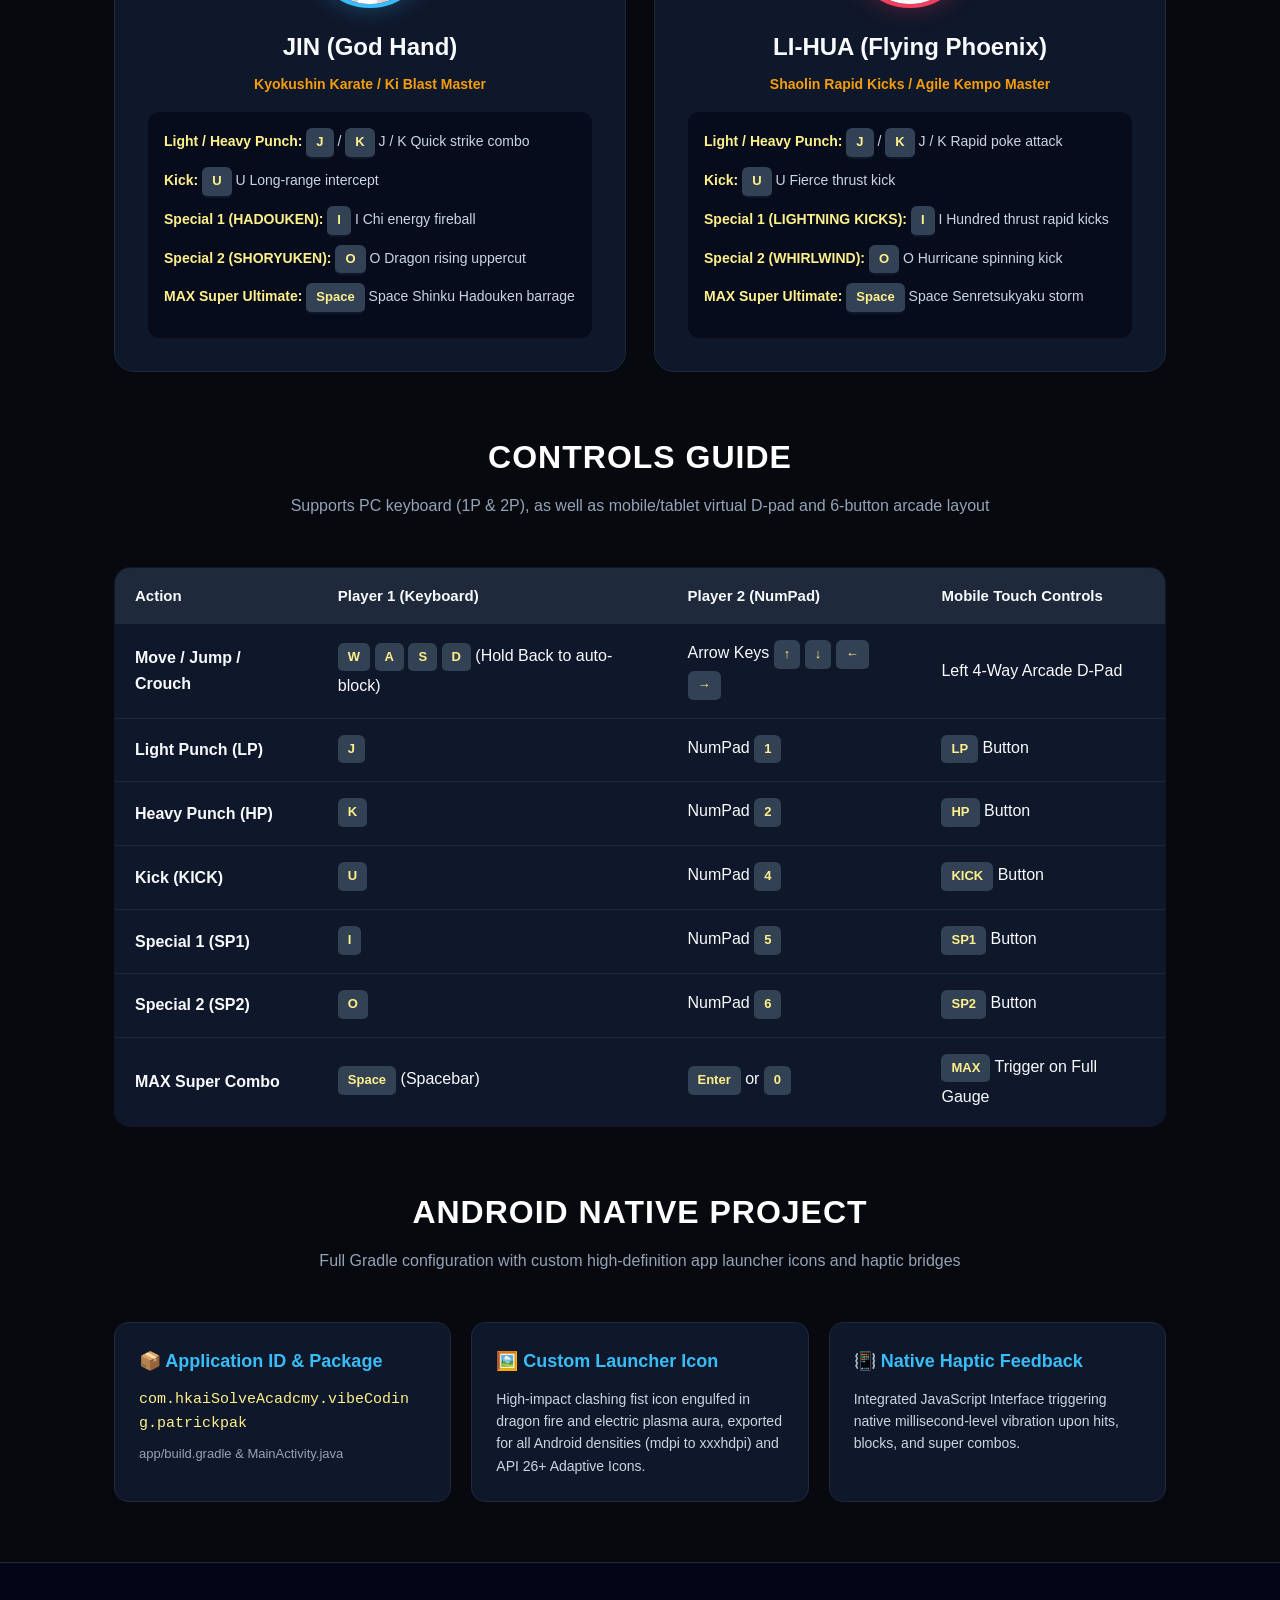
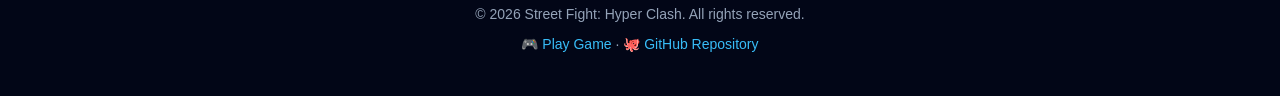
==== commit aa363f6f: "Fix full dynamic localization on Docs page: controls table, 3D section, and all buttons across 11 la" ====
--- a/index.html
+++ b/index.html
@@ -403,8 +403,8 @@
                 <option value="hi">🇮🇳 हिन्दी</option>
             </select>
 
-            <a href="play/" class="btn-play-nav" style="background: linear-gradient(135deg, #8b5cf6, #ec4899);">🌟 3D版 PLAY</a>
-            <a href="play2d/" class="btn-play-nav">🥊 2D版 PLAY</a>
+            <a href="play/" class="btn-play-nav" style="background: linear-gradient(135deg, #8b5cf6, #ec4899);" data-i18n="navBtn3d">🌟 3D版 PLAY</a>
+            <a href="play2d/" class="btn-play-nav" data-i18n="navBtn2d">🥊 2D版 PLAY</a>
         </nav>
     </header>
 
@@ -414,11 +414,11 @@
         <h1><span data-i18n="heroTitle">STREET FIGHT: HYPER CLASH</span><br><span style="font-size: 60%; color: #f87171;" data-i18n="heroSub">街頭對決 · 霸王再現</span></h1>
         <p data-i18n="heroDesc">基於精靈圖動態去背渲染技術打造的極限街機格鬥！支援單人街機 AI、雙人同屏對決、道場練習模式與 Android 原生沉浸式震動。</p>
         <div class="hero-actions">
-            <a href="play/" class="btn-cta-main" style="background: linear-gradient(135deg, #8b5cf6, #7c3aed); box-shadow: 0 0 30px rgba(139, 92, 246, 0.5);">
+            <a href="play/" class="btn-cta-main" style="background: linear-gradient(135deg, #8b5cf6, #7c3aed); box-shadow: 0 0 30px rgba(139, 92, 246, 0.5);" data-i18n="heroBtn3d">
                 <span>🌟</span>
                 <span>🎮 啟動 3D 高畫質版 PLAY 3D HD</span>
             </a>
-            <a href="play2d/" class="btn-cta-main" style="background: linear-gradient(135deg, #ef4444, #b91c1c);">
+            <a href="play2d/" class="btn-cta-main" style="background: linear-gradient(135deg, #ef4444, #b91c1c);" data-i18n="heroBtn2d">
                 <span>🥊</span>
                 <span>🕹️ 啟動 2D 復古街機版 PLAY 2D ARCADE</span>
             </a>
@@ -432,28 +432,28 @@
     <!-- MAIN CONTENT -->
     <main class="container">
 
-        <!-- 3D VERSION SHOWCASE -->
+                <!-- 3D VERSION SHOWCASE -->
         <section id="version3d" style="margin-bottom: 60px;">
             <div class="section-title">
-                <h2>🌟 3D 高畫質版實機畫面 (STREET FIGHT 3D HD)</h2>
-                <p>純程式碼演算 3D 著色器模型、即時陰影、霓虹光影與 4x MSAA 抗鋸齒</p>
+                <h2 data-i18n="v3dHeading">🌟 3D 高畫質版實機畫面 (STREET FIGHT 3D HD)</h2>
+                <p data-i18n="v3dSub">純程式碼演算 3D 著色器模型、即時陰影、霓虹光影與 4x MSAA 抗鋸齒</p>
             </div>
             <div style="display: grid; grid-template-columns: repeat(auto-fit, minmax(320px, 1fr)); gap: 20px;">
                 <div style="border-radius: 14px; overflow: hidden; border: 1px solid var(--border-color); background: var(--card-bg);">
                     <img src="assets/img/3d-phoenix.jpg" alt="3D Phoenix Kick" style="width: 100%; height: auto; display: block;">
-                    <div style="padding: 14px; font-size: 14px; color: var(--text-muted);">
+                    <div style="padding: 14px; font-size: 14px; color: var(--text-muted);" data-i18n="v3dCap1">
                         ⚡ <strong>MEI (美玲) · 鳳凰連腳</strong>：3D 骨架動作變換與即時動態光影
                     </div>
                 </div>
                 <div style="border-radius: 14px; overflow: hidden; border: 1px solid var(--border-color); background: var(--card-bg);">
                     <img src="assets/img/3d-kiblast.jpg" alt="3D Ki Blast" style="width: 100%; height: auto; display: block;">
-                    <div style="padding: 14px; font-size: 14px; color: var(--text-muted);">
+                    <div style="padding: 14px; font-size: 14px; color: var(--text-muted);" data-i18n="v3dCap2">
                         🔥 <strong>RYO (龍) · 氣功彈</strong>：立體粒子軌跡、夕陽輪廓光與打擊停頓
                     </div>
                 </div>
             </div>
             <div style="text-align: center; margin-top: 24px;">
-                <a href="play/" class="btn-cta-main" style="background: linear-gradient(135deg, #8b5cf6, #7c3aed); box-shadow: 0 0 25px rgba(139, 92, 246, 0.5);">
+                <a href="play/" class="btn-cta-main" style="background: linear-gradient(135deg, #8b5cf6, #7c3aed); box-shadow: 0 0 25px rgba(139, 92, 246, 0.5);" data-i18n="v3dBtn">
                     <span>🎮 進入 3D WebGL2 激鬥</span>
                 </a>
             </div>
@@ -513,48 +513,48 @@
                         <th data-i18n="thMobile">手機 / 觸控介面</th>
                     </tr>
                 </thead>
-                <tbody>
+                                <tbody>
                     <tr>
                         <td><strong data-i18n="rowMove">移動 / 跳躍 / 蹲下</strong></td>
-                        <td><span class="key-badge">W</span> <span class="key-badge">A</span> <span class="key-badge">S</span> <span class="key-badge">D</span> <span data-i18n="rowMoveP1">(向後走自動防禦)</span></td>
-                        <td>方向鍵 <span class="key-badge">↑</span> <span class="key-badge">↓</span> <span class="key-badge">←</span> <span class="key-badge">→</span></td>
-                        <td data-i18n="rowMoveMobile">左側街機 4 方向十字鍵</td>
+                        <td data-i18n="cellMoveP1"><span class="key-badge">W</span> <span class="key-badge">A</span> <span class="key-badge">S</span> <span class="key-badge">D</span> (向後走自動防禦)</td>
+                        <td data-i18n="cellMoveP2">方向鍵 <span class="key-badge">↑</span> <span class="key-badge">↓</span> <span class="key-badge">←</span> <span class="key-badge">→</span></td>
+                        <td data-i18n="cellMoveMobile">左側街機 4 方向十字鍵</td>
                     </tr>
                     <tr>
                         <td><strong data-i18n="rowLP">輕拳 (Light Punch)</strong></td>
                         <td><span class="key-badge">J</span></td>
-                        <td>數字鍵 <span class="key-badge">1</span></td>
-                        <td><span class="key-badge">LP</span> 按鈕</td>
+                        <td data-i18n="cellLpP2">數字鍵 <span class="key-badge">1</span></td>
+                        <td data-i18n="cellLpMobile"><span class="key-badge">LP</span> 按鈕</td>
                     </tr>
                     <tr>
                         <td><strong data-i18n="rowHP">重拳 (Heavy Punch)</strong></td>
                         <td><span class="key-badge">K</span></td>
-                        <td>數字鍵 <span class="key-badge">2</span></td>
-                        <td><span class="key-badge">HP</span> 按鈕</td>
+                        <td data-i18n="cellHpP2">數字鍵 <span class="key-badge">2</span></td>
+                        <td data-i18n="cellHpMobile"><span class="key-badge">HP</span> 按鈕</td>
                     </tr>
                     <tr>
                         <td><strong data-i18n="rowKick">踢擊 (Kick)</strong></td>
                         <td><span class="key-badge">U</span></td>
-                        <td>數字鍵 <span class="key-badge">4</span></td>
-                        <td><span class="key-badge">KICK</span> 按鈕</td>
+                        <td data-i18n="cellKickP2">數字鍵 <span class="key-badge">4</span></td>
+                        <td data-i18n="cellKickMobile"><span class="key-badge">KICK</span> 按鈕</td>
                     </tr>
                     <tr>
                         <td><strong data-i18n="rowSp1">必殺技 1 (Special 1)</strong></td>
                         <td><span class="key-badge">I</span></td>
-                        <td>數字鍵 <span class="key-badge">5</span></td>
-                        <td><span class="key-badge">SP1</span> 按鈕</td>
+                        <td data-i18n="cellSp1P2">數字鍵 <span class="key-badge">5</span></td>
+                        <td data-i18n="cellSp1Mobile"><span class="key-badge">SP1</span> 按鈕</td>
                     </tr>
                     <tr>
                         <td><strong data-i18n="rowSp2">必殺技 2 (Special 2)</strong></td>
                         <td><span class="key-badge">O</span></td>
-                        <td>數字鍵 <span class="key-badge">6</span></td>
-                        <td><span class="key-badge">SP2</span> 按鈕</td>
+                        <td data-i18n="cellSp2P2">數字鍵 <span class="key-badge">6</span></td>
+                        <td data-i18n="cellSp2Mobile"><span class="key-badge">SP2</span> 按鈕</td>
                     </tr>
                     <tr>
                         <td><strong data-i18n="rowSuper">超必殺奧義 (MAX SUPER)</strong></td>
-                        <td><span class="key-badge">Space</span> (空白鍵)</td>
-                        <td><span class="key-badge">Enter</span> 或 <span class="key-badge">0</span></td>
-                        <td><span class="key-badge">MAX</span> 能量滿格發動</td>
+                        <td data-i18n="cellSuperP1"><span class="key-badge">Space</span> (空白鍵)</td>
+                        <td data-i18n="cellSuperP2"><span class="key-badge">Enter</span> 或 <span class="key-badge">0</span></td>
+                        <td data-i18n="cellSuperMobile"><span class="key-badge">MAX</span> 能量滿格發動</td>
                     </tr>
                 </tbody>
             </table>
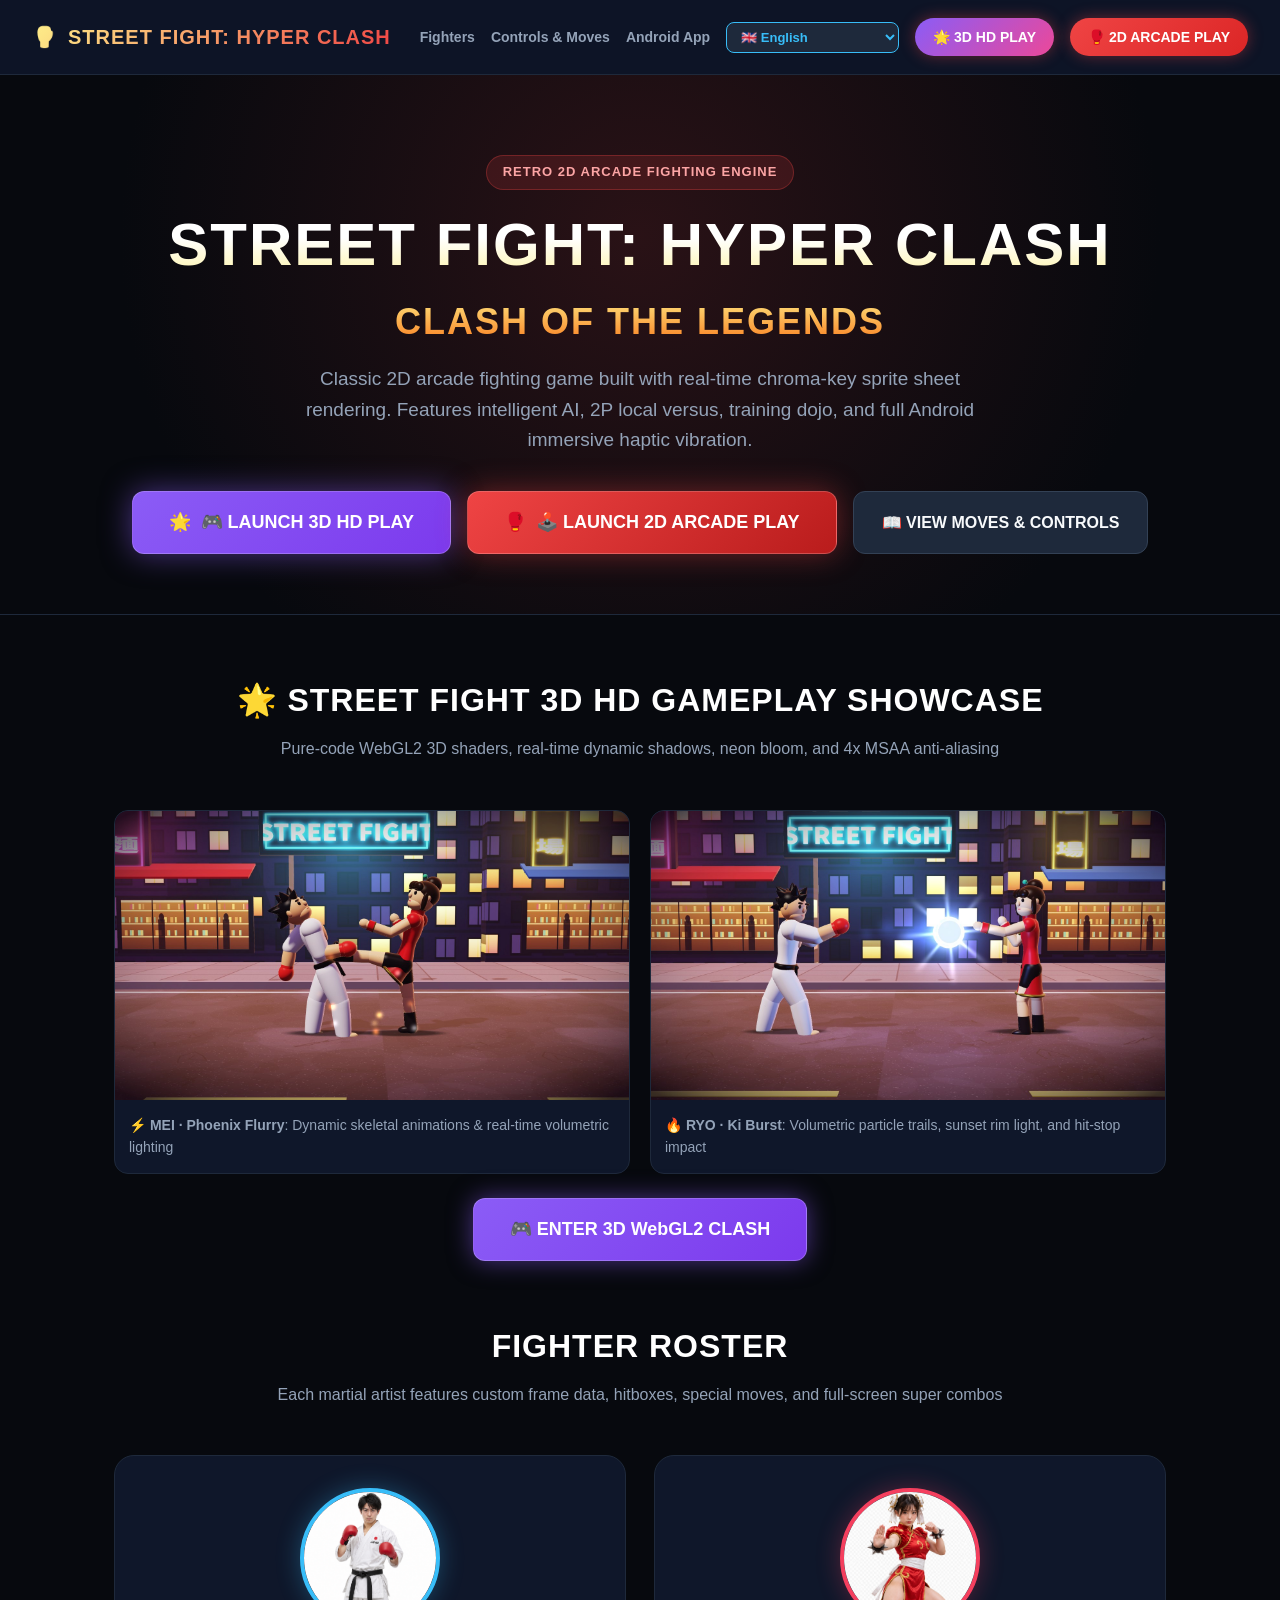
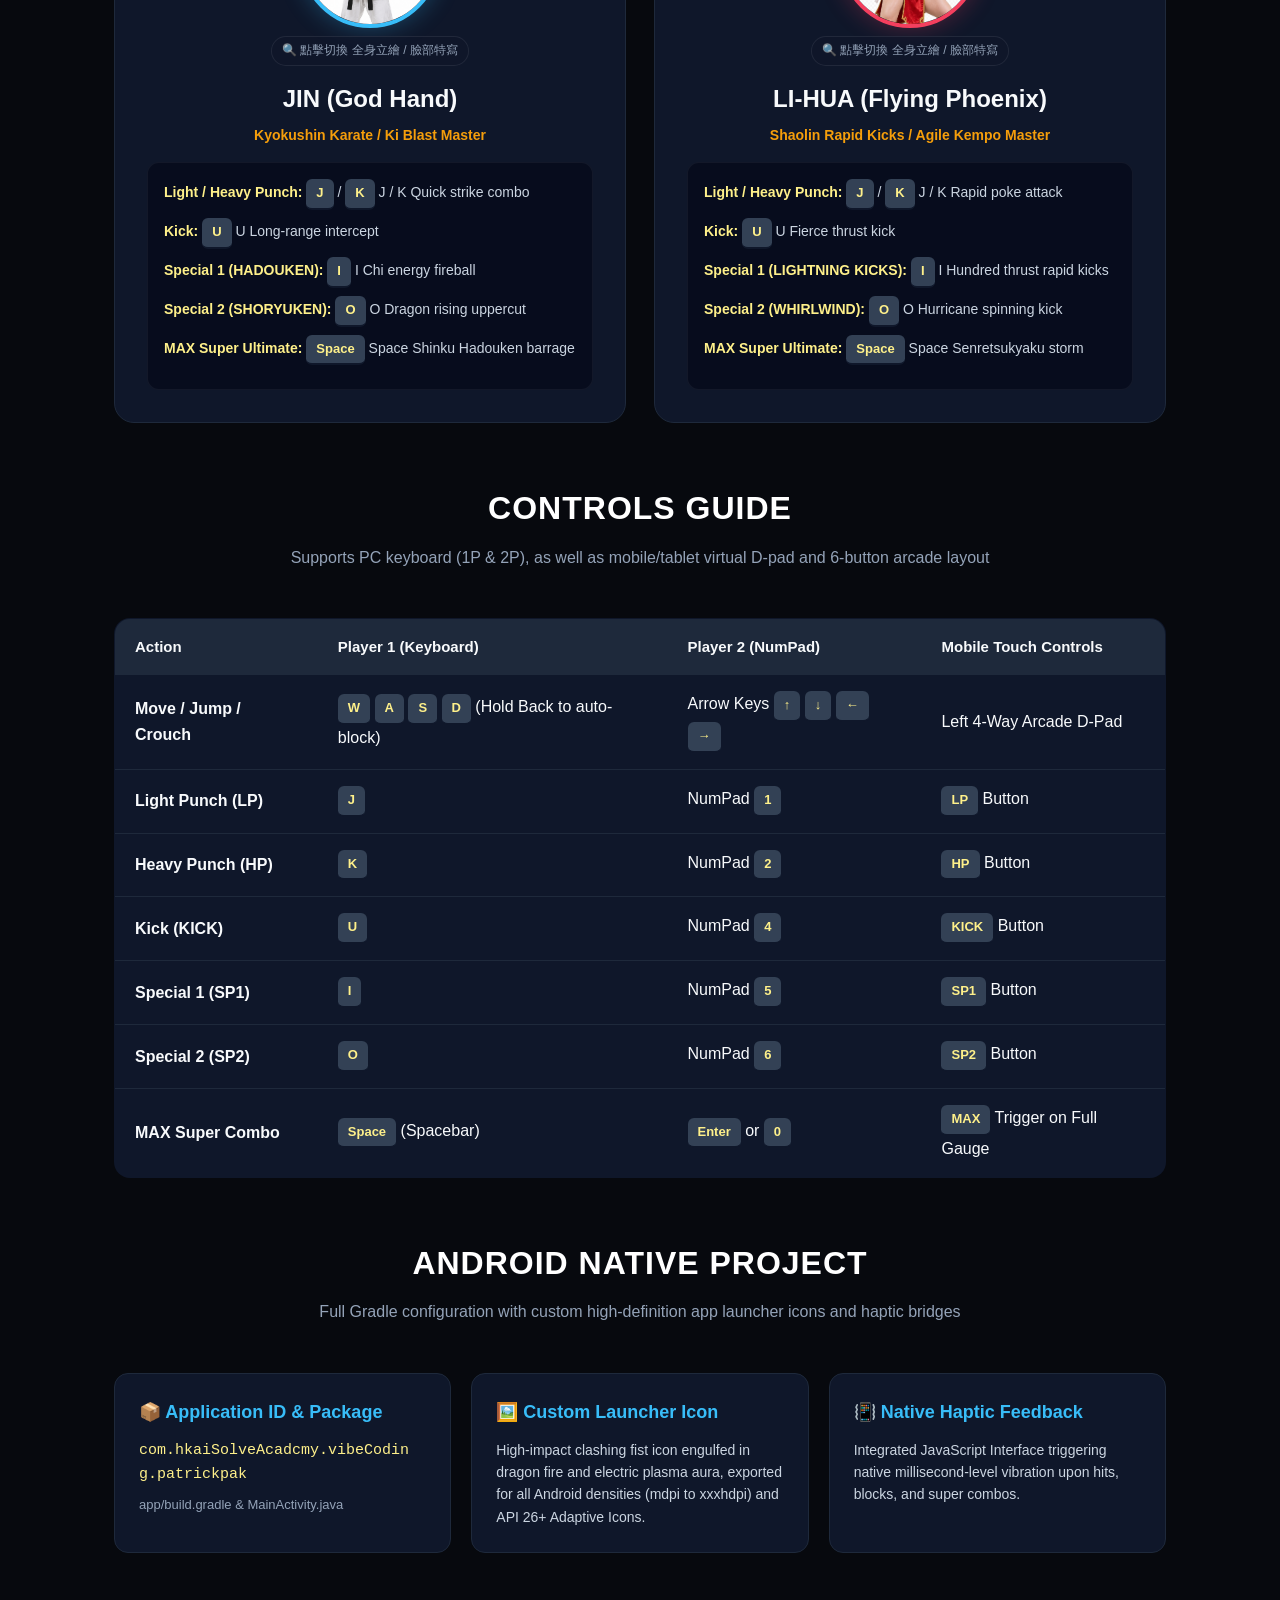
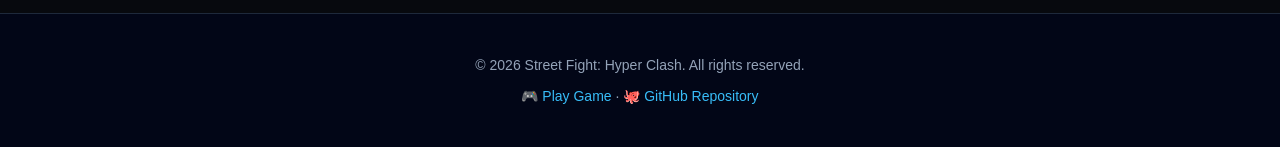
==== commit 31181f71: "Show fighters face clearly with object-position top-center and add interactive Full Body toggle" ====
--- a/index.html
+++ b/index.html
@@ -246,14 +246,30 @@
         }
 
         .fighter-avatar {
-            width: 120px;
-            height: 120px;
+            width: 140px;
+            height: 140px;
             border-radius: 50%;
             border: 4px solid #334155;
             box-shadow: 0 0 20px rgba(0,0,0,0.5);
-            margin-bottom: 20px;
+            margin-bottom: 8px;
             object-fit: cover;
+            object-position: top center;
             background: #020617;
+            cursor: pointer;
+            transition: all 0.3s cubic-bezier(0.4, 0, 0.2, 1);
+        }
+
+        .fighter-avatar:hover {
+            transform: scale(1.05);
+        }
+
+        .fighter-avatar.full-body {
+            width: 180px;
+            height: 240px;
+            border-radius: 16px;
+            object-fit: contain;
+            object-position: center bottom;
+            background: radial-gradient(circle, rgba(56, 189, 248, 0.15) 0%, rgba(2, 6, 23, 0.9) 70%);
         }
 
         .fighter-card.jin .fighter-avatar {
@@ -264,6 +280,24 @@
         .fighter-card.lihua .fighter-avatar {
             border-color: #f43f5e;
             box-shadow: 0 0 25px rgba(244, 63, 94, 0.3);
+        }
+
+        .avatar-toggle-hint {
+            font-size: 12px;
+            color: #94a3b8;
+            margin-bottom: 14px;
+            cursor: pointer;
+            user-select: none;
+            padding: 4px 10px;
+            border-radius: 999px;
+            background: rgba(15, 23, 42, 0.6);
+            border: 1px solid rgba(255, 255, 255, 0.08);
+            transition: all 0.2s;
+        }
+
+        .avatar-toggle-hint:hover {
+            color: #fef08a;
+            border-color: #fef08a;
         }
 
         .fighter-name {
@@ -469,7 +503,8 @@
             <div class="fighters-grid">
                 <!-- JIN -->
                 <div class="fighter-card jin">
-                    <img src="assets/portrait_jin.png" alt="Jin Avatar" class="fighter-avatar">
+                    <img src="assets/portrait_jin.png" alt="Jin Avatar" class="fighter-avatar" onclick="this.classList.toggle('full-body')">
+                    <div class="avatar-toggle-hint" onclick="this.previousElementSibling.classList.toggle('full-body')" data-i18n="avatarToggleHint">🔍 點擊切換 全身立繪 / 臉部特寫</div>
                     <div class="fighter-name" data-i18n="jinTitle">JIN (神拳·晉)</div>
                     <div class="fighter-tag" data-i18n="jinTag">極限流剛猛空手道 / 氣功大師</div>
                     <div class="moves-box">
@@ -483,7 +518,8 @@
 
                 <!-- LI-HUA -->
                 <div class="fighter-card lihua">
-                    <img src="assets/portrait_lihua.png" alt="Li-Hua Avatar" class="fighter-avatar">
+                    <img src="assets/portrait_lihua.png" alt="Li-Hua Avatar" class="fighter-avatar" onclick="this.classList.toggle('full-body')">
+                    <div class="avatar-toggle-hint" onclick="this.previousElementSibling.classList.toggle('full-body')" data-i18n="avatarToggleHint">🔍 點擊切換 全身立繪 / 臉部特寫</div>
                     <div class="fighter-name" data-i18n="liTitle">LI-HUA (飛鳳·麗華)</div>
                     <div class="fighter-tag" data-i18n="liTag">少林百裂腿法 / 迅捷格鬥宗師</div>
                     <div class="moves-box">
@@ -605,6 +641,6 @@
         </p>
     </footer>
 
-    <script src="assets/js/docs_i18n.js"></script>
+    <script src="assets/js/docs_i18n.js?v=docs_20261117_03"></script>
 </body>
 </html>
